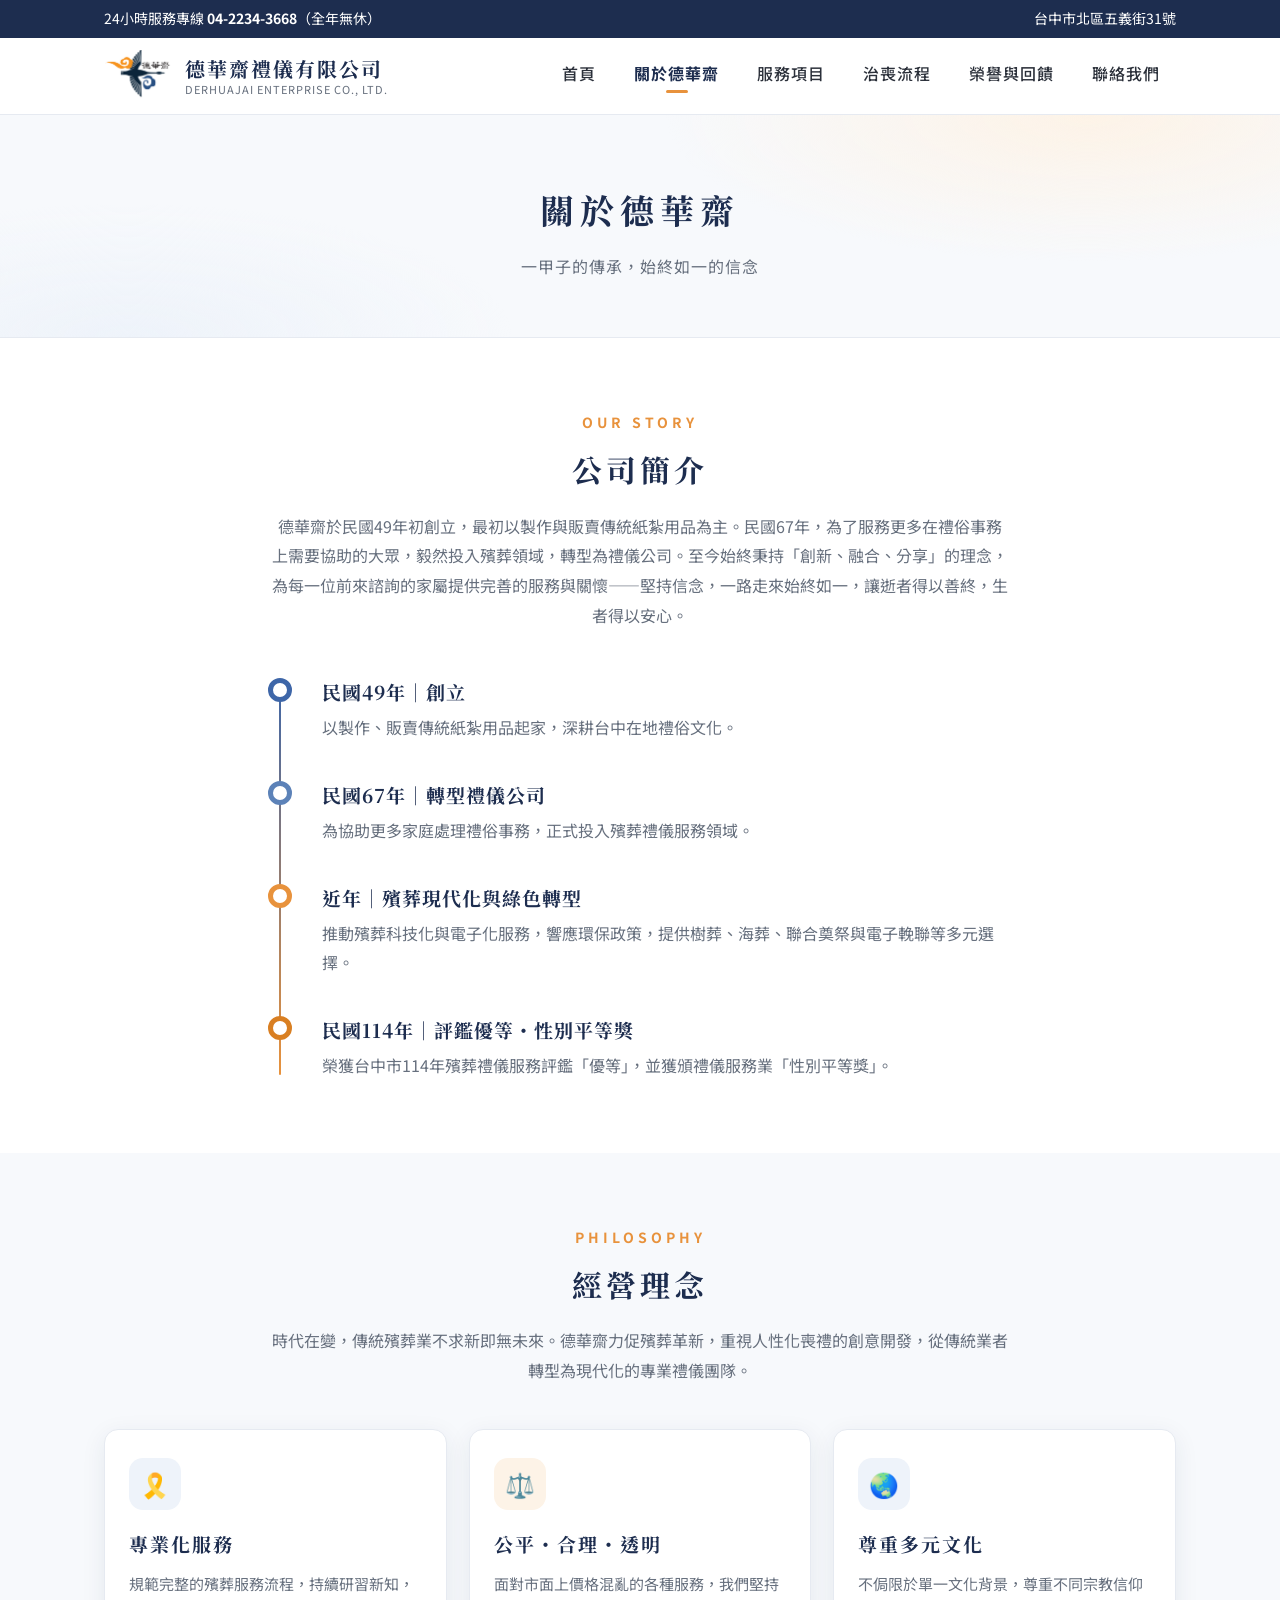
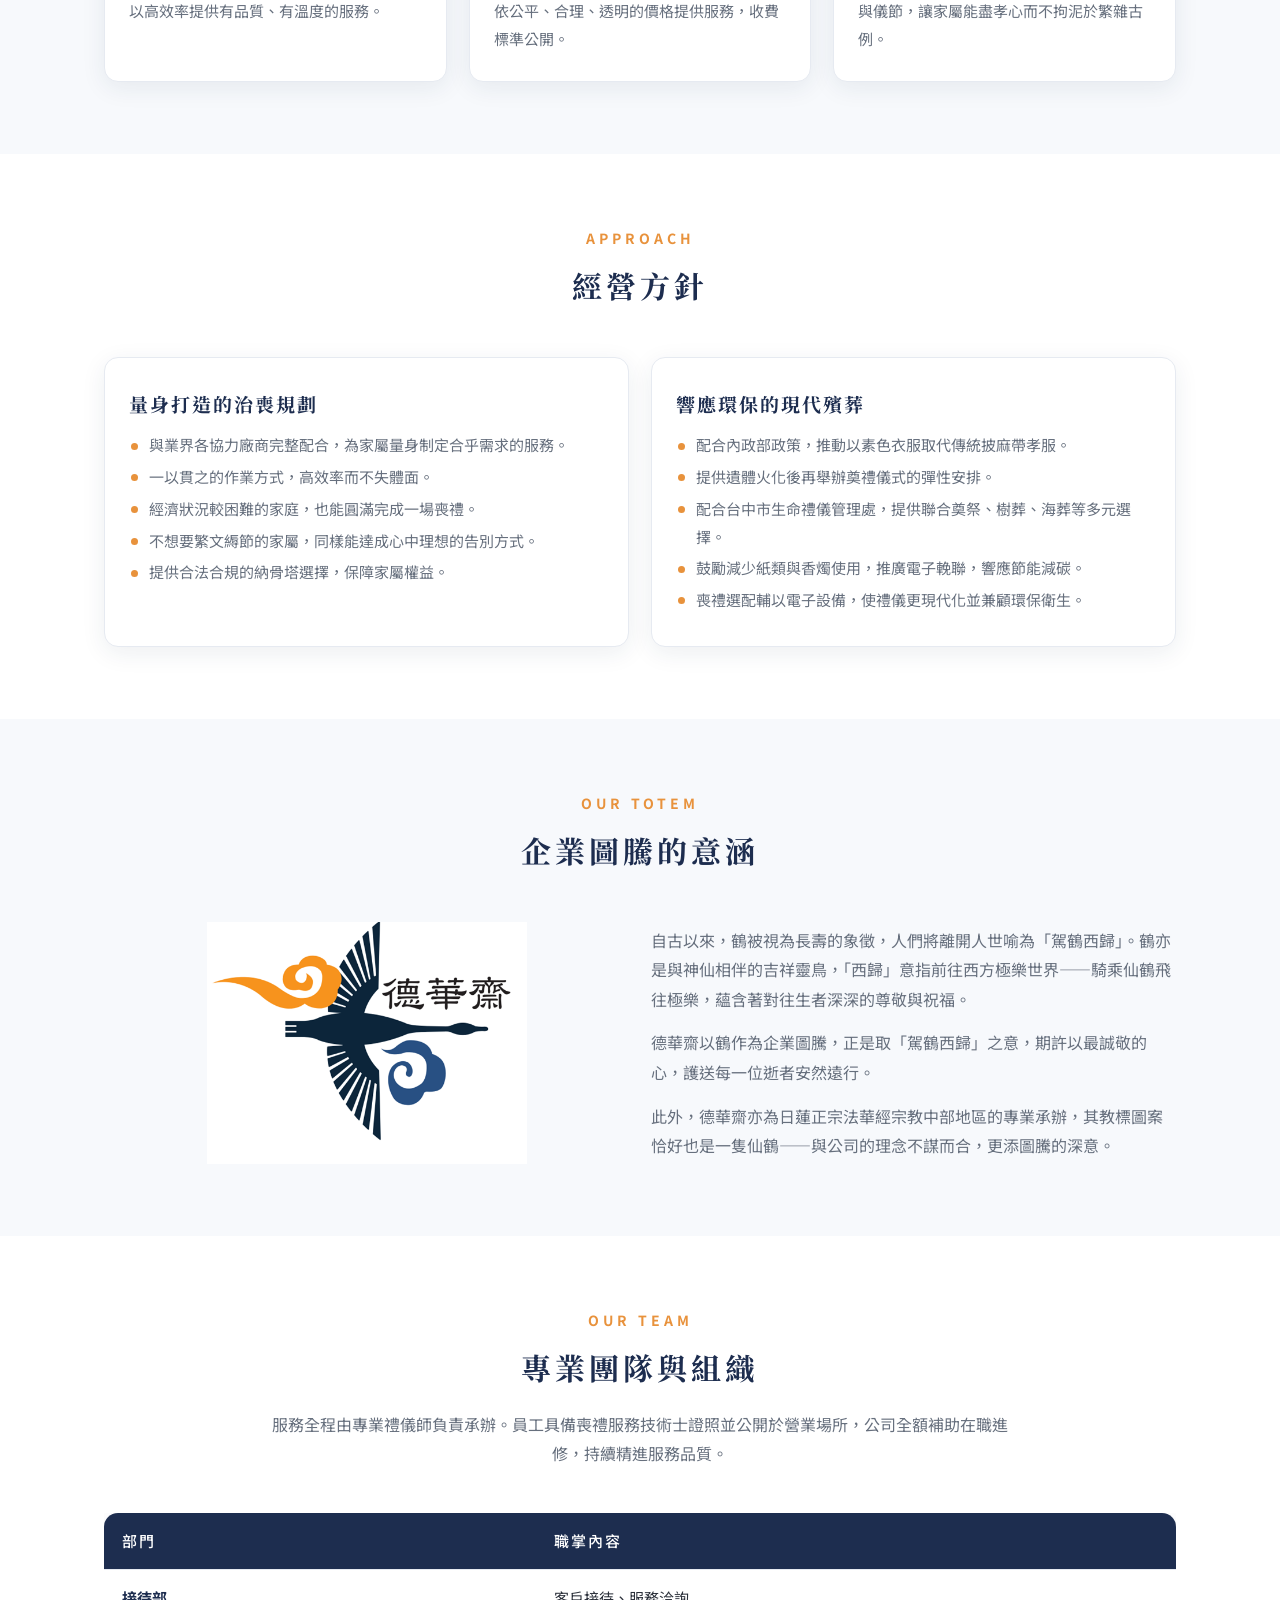
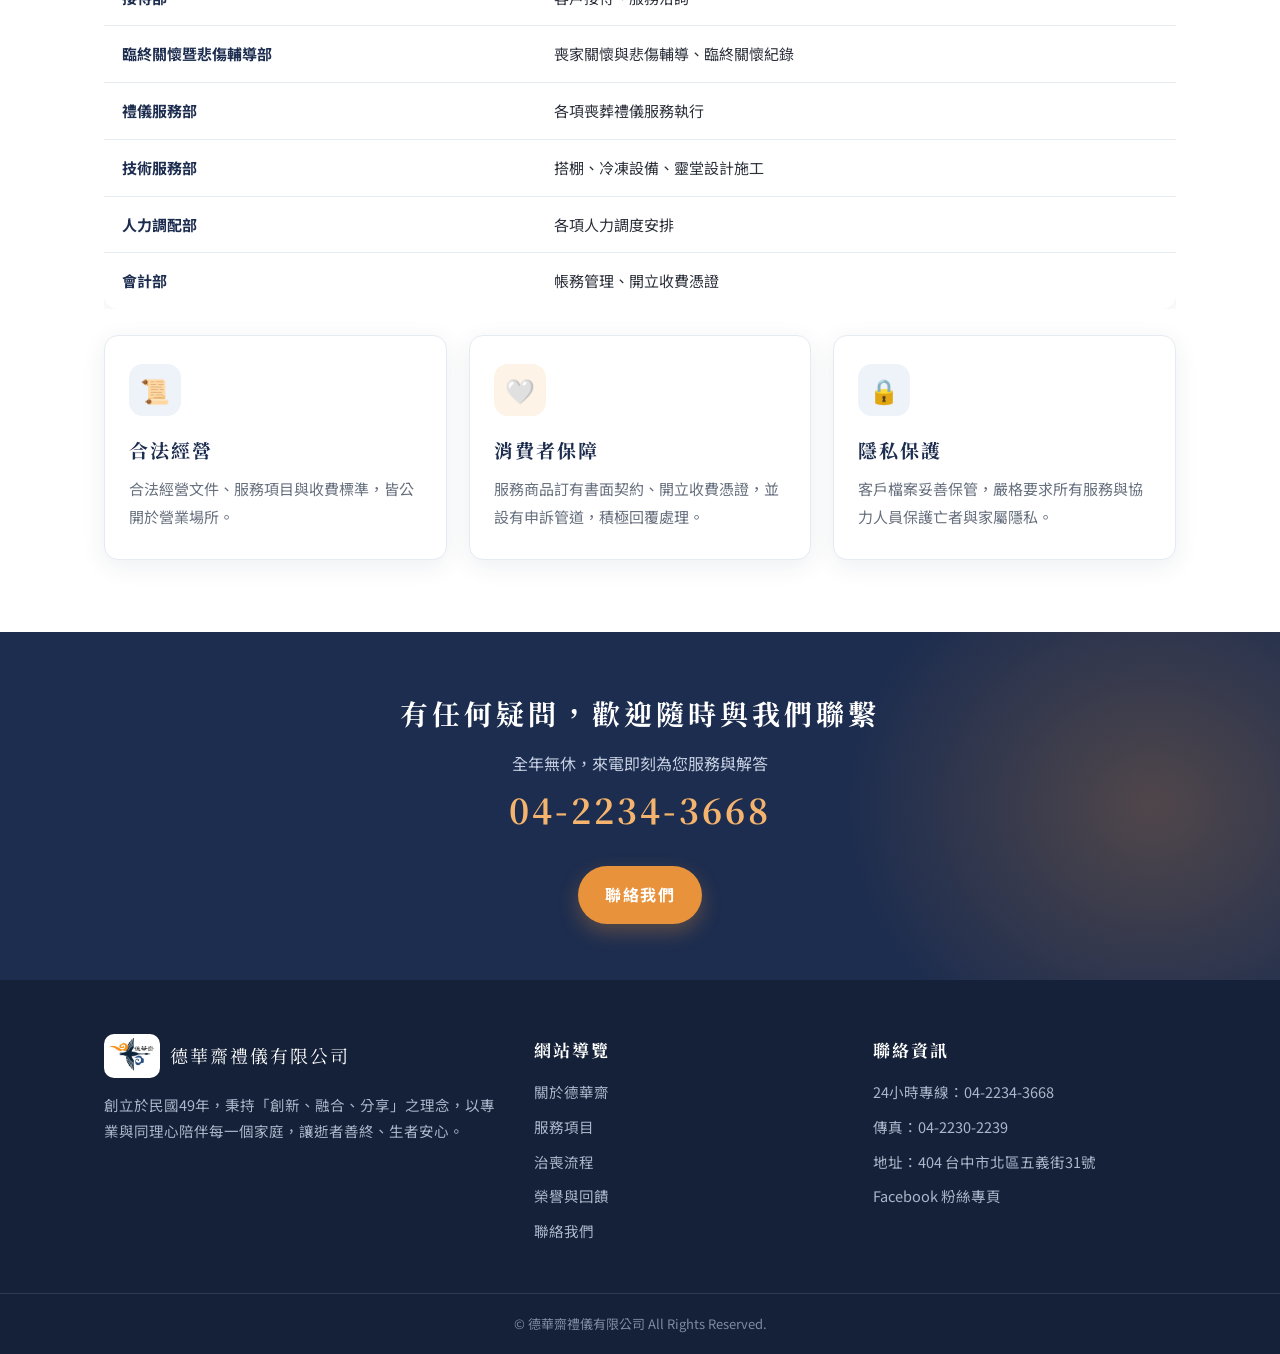
==== about.html @ 5ced700e "德華齋禮儀有限公司形象網站 六頁靜態網站：首頁、關於德華齋、服務項目、治喪流程、榮譽與回饋、聯絡我們  Co-Authored-By: Claude Fable 5 <noreply@anthropi" ====
<!DOCTYPE html>
<html lang="zh-Hant-TW">
<head>
<meta charset="UTF-8">
<meta name="viewport" content="width=device-width, initial-scale=1.0">
<title>關於德華齋｜德華齋禮儀有限公司</title>
<meta name="description" content="德華齋創立於民國49年，從傳統紙紮工藝起家，民國67年轉型投入殯葬禮儀服務。認識我們的沿革、理念、企業圖騰與專業團隊。">
<link rel="icon" type="image/png" href="assets/logo.png">
<link rel="preconnect" href="https://fonts.googleapis.com">
<link rel="preconnect" href="https://fonts.gstatic.com" crossorigin>
<link href="https://fonts.googleapis.com/css2?family=Noto+Sans+TC:wght@400;500;700&family=Noto+Serif+TC:wght@600;700;900&display=swap" rel="stylesheet">
<link rel="stylesheet" href="assets/style.css">
</head>
<body>

<div class="topbar">
  <div class="container">
    <div>24小時服務專線 <strong><a href="tel:+886422343668">04-2234-3668</a></strong>（全年無休）</div>
    <div>台中市北區五義街31號</div>
  </div>
</div>

<header class="site-header">
  <div class="container">
    <a class="brand" href="index.html">
      <img src="assets/logo.png" alt="德華齋禮儀有限公司標誌">
      <span class="name">德華齋禮儀有限公司<small>DERHUAJAI ENTERPRISE CO., LTD.</small></span>
    </a>
    <button class="nav-toggle" aria-label="開啟選單">☰</button>
    <nav class="main-nav">
      <ul>
        <li><a href="index.html">首頁</a></li>
        <li><a href="about.html" class="active">關於德華齋</a></li>
        <li><a href="services.html">服務項目</a></li>
        <li><a href="process.html">治喪流程</a></li>
        <li><a href="community.html">榮譽與回饋</a></li>
        <li><a href="contact.html">聯絡我們</a></li>
      </ul>
    </nav>
  </div>
</header>

<section class="page-hero">
  <h1>關於德華齋</h1>
  <p>一甲子的傳承，始終如一的信念</p>
</section>

<section class="section">
  <div class="container">
    <div class="section-head">
      <div class="kicker">OUR STORY</div>
      <h2>公司簡介</h2>
      <p class="lead">德華齋於民國49年初創立，最初以製作與販賣傳統紙紮用品為主。民國67年，為了服務更多在禮俗事務上需要協助的大眾，毅然投入殯葬領域，轉型為禮儀公司。至今始終秉持「創新、融合、分享」的理念，為每一位前來諮詢的家屬提供完善的服務與關懷——堅持信念，一路走來始終如一，讓逝者得以善終，生者得以安心。</p>
    </div>
    <div class="timeline">
      <div class="t-item">
        <div class="t-dot"></div>
        <div class="t-year">民國49年｜創立</div>
        <div class="t-body">以製作、販賣傳統紙紮用品起家，深耕台中在地禮俗文化。</div>
      </div>
      <div class="t-item">
        <div class="t-dot"></div>
        <div class="t-year">民國67年｜轉型禮儀公司</div>
        <div class="t-body">為協助更多家庭處理禮俗事務，正式投入殯葬禮儀服務領域。</div>
      </div>
      <div class="t-item">
        <div class="t-dot"></div>
        <div class="t-year">近年｜殯葬現代化與綠色轉型</div>
        <div class="t-body">推動殯葬科技化與電子化服務，響應環保政策，提供樹葬、海葬、聯合奠祭與電子輓聯等多元選擇。</div>
      </div>
      <div class="t-item">
        <div class="t-dot"></div>
        <div class="t-year">民國114年｜評鑑優等・性別平等獎</div>
        <div class="t-body">榮獲台中市114年殯葬禮儀服務評鑑「優等」，並獲頒禮儀服務業「性別平等獎」。</div>
      </div>
    </div>
  </div>
</section>

<section class="section soft">
  <div class="container">
    <div class="section-head">
      <div class="kicker">PHILOSOPHY</div>
      <h2>經營理念</h2>
      <p class="lead">時代在變，傳統殯葬業不求新即無未來。德華齋力促殯葬革新，重視人性化喪禮的創意開發，從傳統業者轉型為現代化的專業禮儀團隊。</p>
    </div>
    <div class="grid cols-3">
      <div class="card">
        <div class="icon">🎗️</div>
        <h3>專業化服務</h3>
        <p>規範完整的殯葬服務流程，持續研習新知，以高效率提供有品質、有溫度的服務。</p>
      </div>
      <div class="card alt">
        <div class="icon">⚖️</div>
        <h3>公平・合理・透明</h3>
        <p>面對市面上價格混亂的各種服務，我們堅持依公平、合理、透明的價格提供服務，收費標準公開。</p>
      </div>
      <div class="card">
        <div class="icon">🌏</div>
        <h3>尊重多元文化</h3>
        <p>不侷限於單一文化背景，尊重不同宗教信仰與儀節，讓家屬能盡孝心而不拘泥於繁雜古例。</p>
      </div>
    </div>
  </div>
</section>

<section class="section">
  <div class="container">
    <div class="section-head">
      <div class="kicker">APPROACH</div>
      <h2>經營方針</h2>
    </div>
    <div class="grid cols-2">
      <div class="card">
        <h3>量身打造的治喪規劃</h3>
        <ul>
          <li>與業界各協力廠商完整配合，為家屬量身制定合乎需求的服務。</li>
          <li>一以貫之的作業方式，高效率而不失體面。</li>
          <li>經濟狀況較困難的家庭，也能圓滿完成一場喪禮。</li>
          <li>不想要繁文縟節的家屬，同樣能達成心中理想的告別方式。</li>
          <li>提供合法合規的納骨塔選擇，保障家屬權益。</li>
        </ul>
      </div>
      <div class="card alt">
        <h3>響應環保的現代殯葬</h3>
        <ul>
          <li>配合內政部政策，推動以素色衣服取代傳統披麻帶孝服。</li>
          <li>提供遺體火化後再舉辦奠禮儀式的彈性安排。</li>
          <li>配合台中市生命禮儀管理處，提供聯合奠祭、樹葬、海葬等多元選擇。</li>
          <li>鼓勵減少紙類與香燭使用，推廣電子輓聯，響應節能減碳。</li>
          <li>喪禮選配輔以電子設備，使禮儀更現代化並兼顧環保衛生。</li>
        </ul>
      </div>
    </div>
  </div>
</section>

<section class="section soft">
  <div class="container">
    <div class="section-head">
      <div class="kicker">OUR TOTEM</div>
      <h2>企業圖騰的意涵</h2>
    </div>
    <div class="grid cols-2" style="align-items:center;">
      <div style="text-align:center;">
        <img src="assets/logo.png" alt="德華齋企業圖騰－仙鶴與祥雲" style="max-width:320px; margin:0 auto;">
      </div>
      <div>
        <p style="color:var(--muted); margin-bottom:14px;">自古以來，鶴被視為長壽的象徵，人們將離開人世喻為「駕鶴西歸」。鶴亦是與神仙相伴的吉祥靈鳥，「西歸」意指前往西方極樂世界——騎乘仙鶴飛往極樂，蘊含著對往生者深深的尊敬與祝福。</p>
        <p style="color:var(--muted); margin-bottom:14px;">德華齋以鶴作為企業圖騰，正是取「駕鶴西歸」之意，期許以最誠敬的心，護送每一位逝者安然遠行。</p>
        <p style="color:var(--muted);">此外，德華齋亦為日蓮正宗法華經宗教中部地區的專業承辦，其教標圖案恰好也是一隻仙鶴——與公司的理念不謀而合，更添圖騰的深意。</p>
      </div>
    </div>
  </div>
</section>

<section class="section">
  <div class="container">
    <div class="section-head">
      <div class="kicker">OUR TEAM</div>
      <h2>專業團隊與組織</h2>
      <p class="lead">服務全程由專業禮儀師負責承辦。員工具備喪禮服務技術士證照並公開於營業場所，公司全額補助在職進修，持續精進服務品質。</p>
    </div>
    <div class="table-wrap">
      <table class="nice">
        <thead>
          <tr><th>部門</th><th>職掌內容</th></tr>
        </thead>
        <tbody>
          <tr><td>接待部</td><td>客戶接待、服務洽詢</td></tr>
          <tr><td>臨終關懷暨悲傷輔導部</td><td>喪家關懷與悲傷輔導、臨終關懷紀錄</td></tr>
          <tr><td>禮儀服務部</td><td>各項喪葬禮儀服務執行</td></tr>
          <tr><td>技術服務部</td><td>搭棚、冷凍設備、靈堂設計施工</td></tr>
          <tr><td>人力調配部</td><td>各項人力調度安排</td></tr>
          <tr><td>會計部</td><td>帳務管理、開立收費憑證</td></tr>
        </tbody>
      </table>
    </div>
    <div class="grid cols-3" style="margin-top:26px;">
      <div class="card">
        <div class="icon">📜</div>
        <h3>合法經營</h3>
        <p>合法經營文件、服務項目與收費標準，皆公開於營業場所。</p>
      </div>
      <div class="card alt">
        <div class="icon">🤍</div>
        <h3>消費者保障</h3>
        <p>服務商品訂有書面契約、開立收費憑證，並設有申訴管道，積極回覆處理。</p>
      </div>
      <div class="card">
        <div class="icon">🔒</div>
        <h3>隱私保護</h3>
        <p>客戶檔案妥善保管，嚴格要求所有服務與協力人員保護亡者與家屬隱私。</p>
      </div>
    </div>
  </div>
</section>

<section class="cta-band">
  <div class="container">
    <h2>有任何疑問，歡迎隨時與我們聯繫</h2>
    <p>全年無休，來電即刻為您服務與解答</p>
    <div class="phone">04-2234-3668</div>
    <a class="btn btn-orange" href="contact.html">聯絡我們</a>
  </div>
</section>

<footer class="site-footer">
  <div class="container footer-grid">
    <div>
      <div class="f-brand">
        <img src="assets/logo.png" alt="德華齋標誌">
        <span class="n">德華齋禮儀有限公司</span>
      </div>
      <p>創立於民國49年，秉持「創新、融合、分享」之理念，以專業與同理心陪伴每一個家庭，讓逝者善終、生者安心。</p>
    </div>
    <div>
      <h4>網站導覽</h4>
      <ul>
        <li><a href="about.html">關於德華齋</a></li>
        <li><a href="services.html">服務項目</a></li>
        <li><a href="process.html">治喪流程</a></li>
        <li><a href="community.html">榮譽與回饋</a></li>
        <li><a href="contact.html">聯絡我們</a></li>
      </ul>
    </div>
    <div>
      <h4>聯絡資訊</h4>
      <ul>
        <li>24小時專線：<a href="tel:+886422343668">04-2234-3668</a></li>
        <li>傳真：04-2230-2239</li>
        <li>地址：404 台中市北區五義街31號</li>
        <li><a href="https://www.facebook.com/profile.php?id=100064996564223" target="_blank" rel="noopener">Facebook 粉絲專頁</a></li>
      </ul>
    </div>
  </div>
  <div class="footer-bottom">© 德華齋禮儀有限公司 All Rights Reserved.</div>
</footer>

<script src="assets/main.js"></script>
</body>
</html>
---- assets/style.css ----
/* ==========================================================
   德華齋禮儀有限公司 — 網站樣式
   白底為主，取 logo 深藍 / 祥雲橘 / 祥雲藍 為輔色
   ========================================================== */

:root {
  --navy: #1d2d4f;
  --navy-deep: #142138;
  --blue: #3e66a8;
  --blue-soft: #eef3fa;
  --orange: #e8923c;
  --orange-soft: #fdf3e7;
  --ink: #2b303a;
  --muted: #67707e;
  --line: #e6eaf1;
  --bg: #ffffff;
  --bg-soft: #f7f9fc;
  --radius: 14px;
  --shadow: 0 6px 24px rgba(29, 45, 79, 0.08);
  --font-serif: "Noto Serif TC", "PMingLiU", serif;
  --font-sans: "Noto Sans TC", "Microsoft JhengHei", sans-serif;
}

* { margin: 0; padding: 0; box-sizing: border-box; }

html { scroll-behavior: smooth; }

body {
  font-family: var(--font-sans);
  color: var(--ink);
  background: var(--bg);
  line-height: 1.85;
  font-size: 16px;
}

img { max-width: 100%; display: block; }

a { color: var(--blue); text-decoration: none; }
a:hover { opacity: 0.85; }

.container {
  max-width: 1120px;
  margin: 0 auto;
  padding: 0 24px;
}

/* ---------- 頂部資訊列 ---------- */
.topbar {
  background: var(--navy);
  color: #fff;
  font-size: 14px;
}
.topbar .container {
  display: flex;
  justify-content: space-between;
  align-items: center;
  min-height: 38px;
  gap: 12px;
  flex-wrap: wrap;
}
.topbar a { color: #fff; }
.topbar .hotline strong { color: #f5b46e; letter-spacing: 0.5px; }

/* ---------- 導覽列 ---------- */
.site-header {
  position: sticky;
  top: 0;
  z-index: 100;
  background: rgba(255, 255, 255, 0.96);
  backdrop-filter: blur(8px);
  border-bottom: 1px solid var(--line);
}
.site-header .container {
  display: flex;
  align-items: center;
  justify-content: space-between;
  min-height: 76px;
  gap: 16px;
}
.brand {
  display: flex;
  align-items: center;
  gap: 12px;
  color: var(--navy);
}
.brand img { height: 52px; width: auto; }
.brand .name {
  font-family: var(--font-serif);
  font-weight: 700;
  font-size: 20px;
  letter-spacing: 2px;
  line-height: 1.3;
}
.brand .name small {
  display: block;
  font-family: var(--font-sans);
  font-size: 11px;
  font-weight: 400;
  color: var(--muted);
  letter-spacing: 1px;
}
.main-nav ul {
  display: flex;
  list-style: none;
  gap: 6px;
}
.main-nav a {
  display: block;
  padding: 10px 16px;
  color: var(--ink);
  font-weight: 500;
  border-radius: 8px;
  letter-spacing: 1px;
}
.main-nav a:hover { background: var(--blue-soft); color: var(--navy); opacity: 1; }
.main-nav a.active { color: var(--navy); font-weight: 700; }
.main-nav a.active::after {
  content: "";
  display: block;
  margin: 2px auto 0;
  width: 22px;
  height: 3px;
  border-radius: 2px;
  background: var(--orange);
}
.nav-toggle {
  display: none;
  background: none;
  border: 1px solid var(--line);
  border-radius: 8px;
  padding: 8px 12px;
  font-size: 20px;
  color: var(--navy);
  cursor: pointer;
}

/* ---------- 頁首橫幅（內頁） ---------- */
.page-hero {
  background:
    radial-gradient(ellipse 60% 120% at 85% 0%, var(--orange-soft) 0%, transparent 55%),
    radial-gradient(ellipse 50% 100% at 10% 100%, var(--blue-soft) 0%, transparent 60%),
    var(--bg-soft);
  border-bottom: 1px solid var(--line);
  padding: 64px 0 56px;
  text-align: center;
}
.page-hero h1 {
  font-family: var(--font-serif);
  font-size: 34px;
  color: var(--navy);
  letter-spacing: 6px;
}
.page-hero p {
  margin-top: 10px;
  color: var(--muted);
  letter-spacing: 1px;
}

/* ---------- 首頁主視覺 ---------- */
.hero {
  position: relative;
  overflow: hidden;
  background:
    radial-gradient(ellipse 55% 90% at 88% 10%, var(--orange-soft) 0%, transparent 60%),
    radial-gradient(ellipse 55% 90% at 8% 90%, var(--blue-soft) 0%, transparent 60%),
    linear-gradient(180deg, #ffffff 0%, #fbfcfe 100%);
  border-bottom: 1px solid var(--line);
}
.hero .container {
  display: grid;
  grid-template-columns: 1.15fr 0.85fr;
  align-items: center;
  gap: 40px;
  padding-top: 72px;
  padding-bottom: 72px;
}
.hero-text .eyebrow {
  display: inline-block;
  background: var(--orange-soft);
  color: #b96d1d;
  border: 1px solid #f3d9b8;
  padding: 4px 14px;
  border-radius: 999px;
  font-size: 13px;
  letter-spacing: 2px;
  margin-bottom: 18px;
}
.hero-text h1 {
  font-family: var(--font-serif);
  font-size: 44px;
  line-height: 1.35;
  color: var(--navy);
  letter-spacing: 4px;
}
.hero-text h1 .accent { color: var(--orange); }
.hero-text .sub {
  margin-top: 18px;
  font-size: 17px;
  color: var(--muted);
  max-width: 30em;
}
.hero-actions { margin-top: 30px; display: flex; gap: 14px; flex-wrap: wrap; }
.hero-figure { text-align: center; }
.hero-figure img {
  max-width: 360px;
  margin: 0 auto;
  filter: drop-shadow(0 14px 30px rgba(29, 45, 79, 0.16));
}
.hero-figure .motto {
  margin-top: 16px;
  font-family: var(--font-serif);
  color: var(--muted);
  letter-spacing: 4px;
  font-size: 14px;
}

/* ---------- 按鈕 ---------- */
.btn {
  display: inline-flex;
  align-items: center;
  gap: 8px;
  padding: 13px 26px;
  border-radius: 999px;
  font-weight: 700;
  letter-spacing: 1.5px;
  border: 1.5px solid transparent;
  transition: transform 0.15s ease, box-shadow 0.15s ease;
}
.btn:hover { transform: translateY(-2px); opacity: 1; }
.btn-primary {
  background: var(--navy);
  color: #fff;
  box-shadow: 0 8px 20px rgba(29, 45, 79, 0.25);
}
.btn-primary:hover { background: var(--navy-deep); color: #fff; }
.btn-outline {
  border-color: var(--navy);
  color: var(--navy);
  background: #fff;
}
.btn-orange {
  background: var(--orange);
  color: #fff;
  box-shadow: 0 8px 20px rgba(232, 146, 60, 0.3);
}
.btn-orange:hover { color: #fff; }

/* ---------- 區塊通用 ---------- */
.section { padding: 72px 0; }
.section.soft { background: var(--bg-soft); }
.section-head { text-align: center; margin-bottom: 44px; }
.section-head .kicker {
  color: var(--orange);
  font-size: 14px;
  letter-spacing: 4px;
  font-weight: 700;
}
.section-head h2 {
  font-family: var(--font-serif);
  font-size: 30px;
  color: var(--navy);
  letter-spacing: 4px;
  margin-top: 6px;
}
.section-head p.lead {
  max-width: 46em;
  margin: 14px auto 0;
  color: var(--muted);
}

/* ---------- 卡片 ---------- */
.grid { display: grid; gap: 22px; }
.grid.cols-3 { grid-template-columns: repeat(3, 1fr); }
.grid.cols-4 { grid-template-columns: repeat(4, 1fr); }
.grid.cols-2 { grid-template-columns: repeat(2, 1fr); }

.card {
  background: #fff;
  border: 1px solid var(--line);
  border-radius: var(--radius);
  padding: 28px 24px;
  box-shadow: var(--shadow);
}
.card .icon {
  width: 52px;
  height: 52px;
  border-radius: 14px;
  display: flex;
  align-items: center;
  justify-content: center;
  font-size: 24px;
  background: var(--blue-soft);
  margin-bottom: 16px;
}
.card.alt .icon { background: var(--orange-soft); }
.card h3 {
  font-family: var(--font-serif);
  font-size: 19px;
  color: var(--navy);
  letter-spacing: 2px;
  margin-bottom: 8px;
}
.card p { color: var(--muted); font-size: 15px; }
.card ul { margin: 10px 0 0 2px; list-style: none; }
.card ul li {
  position: relative;
  padding-left: 18px;
  color: var(--muted);
  font-size: 15px;
  margin-bottom: 4px;
}
.card ul li::before {
  content: "";
  position: absolute;
  left: 0;
  top: 0.75em;
  width: 7px;
  height: 7px;
  border-radius: 50%;
  background: var(--orange);
}

/* ---------- 數字帶 ---------- */
.stats {
  display: grid;
  grid-template-columns: repeat(4, 1fr);
  gap: 18px;
  text-align: center;
}
.stats .stat {
  padding: 26px 10px;
  border-radius: var(--radius);
  background: #fff;
  border: 1px solid var(--line);
  box-shadow: var(--shadow);
}
.stats .num {
  font-family: var(--font-serif);
  font-size: 30px;
  font-weight: 700;
  color: var(--navy);
}
.stats .num span { color: var(--orange); }
.stats .label { color: var(--muted); font-size: 14px; letter-spacing: 1px; margin-top: 4px; }

/* ---------- 時間軸（沿革） ---------- */
.timeline { position: relative; margin: 0 auto; max-width: 760px; }
.timeline::before {
  content: "";
  position: absolute;
  left: 19px;
  top: 6px;
  bottom: 6px;
  width: 2px;
  background: linear-gradient(var(--blue), var(--orange));
  border-radius: 2px;
}
.timeline .t-item {
  position: relative;
  padding: 0 0 34px 62px;
}
.timeline .t-item:last-child { padding-bottom: 0; }
.timeline .t-dot {
  position: absolute;
  left: 8px;
  top: 4px;
  width: 24px;
  height: 24px;
  border-radius: 50%;
  background: #fff;
  border: 5px solid var(--blue);
}
.timeline .t-item:nth-child(2) .t-dot { border-color: #5c82b8; }
.timeline .t-item:nth-child(3) .t-dot { border-color: var(--orange); }
.timeline .t-item:nth-child(4) .t-dot { border-color: #d97f22; }
.timeline .t-year {
  font-family: var(--font-serif);
  font-weight: 700;
  color: var(--navy);
  font-size: 19px;
  letter-spacing: 1px;
}
.timeline .t-body { color: var(--muted); margin-top: 4px; }

/* ---------- 表格 ---------- */
.table-wrap { overflow-x: auto; }
table.nice {
  width: 100%;
  border-collapse: collapse;
  background: #fff;
  border-radius: var(--radius);
  overflow: hidden;
  box-shadow: var(--shadow);
}
table.nice th, table.nice td {
  padding: 14px 18px;
  text-align: left;
  border-bottom: 1px solid var(--line);
  font-size: 15px;
}
table.nice th {
  background: var(--navy);
  color: #fff;
  letter-spacing: 2px;
  font-weight: 500;
}
table.nice tr:last-child td { border-bottom: none; }
table.nice td:first-child { font-weight: 700; color: var(--navy); white-space: nowrap; }

/* ---------- 服務流程（詳細清單頁） ---------- */
.service-stage {
  display: grid;
  grid-template-columns: 190px 1fr;
  gap: 26px;
  padding: 30px 0;
  border-bottom: 1px dashed var(--line);
}
.service-stage:last-child { border-bottom: none; }
.service-stage .stage-label { text-align: left; }
.service-stage .stage-no {
  font-family: var(--font-serif);
  font-size: 14px;
  color: var(--orange);
  letter-spacing: 3px;
  font-weight: 700;
}
.service-stage h3 {
  font-family: var(--font-serif);
  color: var(--navy);
  font-size: 22px;
  letter-spacing: 3px;
  margin-top: 2px;
}
.service-stage .stage-body p { color: var(--muted); margin-bottom: 8px; }
.service-stage .tags { display: flex; flex-wrap: wrap; gap: 8px; margin-top: 6px; }
.tag {
  background: var(--blue-soft);
  color: var(--navy);
  border: 1px solid #dbe6f5;
  border-radius: 999px;
  padding: 4px 14px;
  font-size: 13.5px;
  letter-spacing: 0.5px;
}
.tag.warm { background: var(--orange-soft); border-color: #f3d9b8; color: #a2601a; }

/* ---------- 流程圖 ---------- */
.flow-note {
  max-width: 46em;
  margin: 0 auto 36px;
  color: var(--muted);
  text-align: center;
}

/* 直式主流程 */
.flow-steps {
  max-width: 640px;
  margin: 0 auto;
  display: flex;
  flex-direction: column;
  align-items: stretch;
}
.flow-step {
  display: grid;
  grid-template-columns: 56px 1fr;
  gap: 18px;
  align-items: center;
  background: #fff;
  border: 1px solid var(--line);
  border-radius: var(--radius);
  box-shadow: var(--shadow);
  padding: 18px 22px;
}
.flow-step .no {
  width: 44px;
  height: 44px;
  border-radius: 50%;
  background: var(--navy);
  color: #fff;
  font-family: var(--font-serif);
  font-weight: 700;
  font-size: 18px;
  display: flex;
  align-items: center;
  justify-content: center;
}
.flow-step.warm .no { background: var(--orange); }
.flow-step h4 {
  font-family: var(--font-serif);
  font-size: 18px;
  color: var(--navy);
  letter-spacing: 2px;
}
.flow-step p { color: var(--muted); font-size: 14.5px; margin-top: 2px; }
.flow-arrow {
  align-self: center;
  color: var(--blue);
  font-size: 22px;
  line-height: 1;
  padding: 8px 0;
}

/* 分支流程圖 */
.branch-flow { max-width: 900px; margin: 0 auto; }
.flow-box {
  background: #fff;
  border: 1.5px solid var(--navy);
  border-radius: 12px;
  padding: 12px 18px;
  text-align: center;
  font-weight: 700;
  color: var(--navy);
  letter-spacing: 1px;
  box-shadow: var(--shadow);
}
.flow-box.start {
  background: var(--navy);
  color: #fff;
  font-family: var(--font-serif);
  font-size: 18px;
  letter-spacing: 3px;
}
.flow-box.end {
  background: var(--orange);
  border-color: var(--orange);
  color: #fff;
  font-family: var(--font-serif);
  font-size: 17px;
  letter-spacing: 2px;
}
.flow-box small {
  display: block;
  font-weight: 400;
  color: var(--muted);
  font-size: 13px;
  letter-spacing: 0;
}
.flow-box.start small, .flow-box.end small { color: rgba(255,255,255,0.85); }
.branch-cols {
  display: grid;
  grid-template-columns: 1fr 1fr;
  gap: 26px;
  margin: 0 auto;
}
.branch-col {
  border: 1.5px dashed #c9d5e8;
  border-radius: var(--radius);
  padding: 20px 18px;
  background: var(--bg-soft);
  display: flex;
  flex-direction: column;
}
.branch-col.warm { border-color: #edd3b0; }
.branch-col .branch-title {
  text-align: center;
  font-family: var(--font-serif);
  font-weight: 700;
  letter-spacing: 2px;
  color: var(--blue);
  margin-bottom: 14px;
}
.branch-col.warm .branch-title { color: #c0761f; }
.branch-col .flow-box { border-width: 1px; border-color: #b8c8e0; font-weight: 500; }
.branch-col.warm .flow-box { border-color: #e3c79d; }
.v-arrow {
  text-align: center;
  color: var(--blue);
  font-size: 20px;
  line-height: 1.2;
  padding: 6px 0;
}
.badge-note {
  display: inline-block;
  background: #fff;
  border: 1px solid var(--line);
  color: var(--muted);
  font-size: 12.5px;
  border-radius: 999px;
  padding: 2px 12px;
  margin: 4px auto;
}

/* ---------- 感謝狀相簿 ---------- */
.cert-grid { display: grid; grid-template-columns: repeat(2, 1fr); gap: 26px; }
.cert-card {
  background: #fff;
  border: 1px solid var(--line);
  border-radius: var(--radius);
  overflow: hidden;
  box-shadow: var(--shadow);
}
.cert-card figure img {
  width: 100%;
  height: 320px;
  object-fit: cover;
  background: var(--bg-soft);
}
.cert-card figcaption { padding: 18px 22px; }
.cert-card .cert-title {
  font-family: var(--font-serif);
  font-weight: 700;
  color: var(--navy);
  font-size: 17px;
  letter-spacing: 1px;
}
.cert-card .cert-meta { color: var(--muted); font-size: 14px; margin-top: 4px; }

/* ---------- 聯絡頁 ---------- */
.contact-grid {
  display: grid;
  grid-template-columns: 0.9fr 1.1fr;
  gap: 30px;
  align-items: stretch;
}
.contact-card {
  background: #fff;
  border: 1px solid var(--line);
  border-radius: var(--radius);
  padding: 34px 30px;
  box-shadow: var(--shadow);
}
.contact-card h3 {
  font-family: var(--font-serif);
  color: var(--navy);
  font-size: 21px;
  letter-spacing: 2px;
  margin-bottom: 18px;
}
.contact-list { list-style: none; }
.contact-list li {
  display: flex;
  gap: 14px;
  padding: 13px 0;
  border-bottom: 1px dashed var(--line);
  align-items: flex-start;
}
.contact-list li:last-child { border-bottom: none; }
.contact-list .ico {
  flex: 0 0 40px;
  height: 40px;
  border-radius: 10px;
  background: var(--blue-soft);
  display: flex;
  align-items: center;
  justify-content: center;
  font-size: 18px;
}
.contact-list .label { font-size: 13px; color: var(--muted); letter-spacing: 1px; }
.contact-list .value { font-weight: 700; color: var(--ink); font-size: 16.5px; }
.contact-list .value a { color: var(--navy); }
.map-frame {
  border: 1px solid var(--line);
  border-radius: var(--radius);
  overflow: hidden;
  box-shadow: var(--shadow);
  min-height: 420px;
}
.map-frame iframe { width: 100%; height: 100%; min-height: 420px; border: 0; }

/* ---------- CTA 帶 ---------- */
.cta-band {
  background:
    radial-gradient(ellipse 40% 130% at 90% 50%, rgba(232,146,60,0.25) 0%, transparent 60%),
    var(--navy);
  color: #fff;
  padding: 56px 0;
  text-align: center;
}
.cta-band h2 {
  font-family: var(--font-serif);
  font-size: 28px;
  letter-spacing: 4px;
}
.cta-band p { color: #c6d0e2; margin-top: 10px; }
.cta-band .btn { margin-top: 24px; }
.cta-band .phone {
  font-family: var(--font-serif);
  font-size: 34px;
  letter-spacing: 3px;
  color: #f5b46e;
  font-weight: 700;
}

/* ---------- 頁尾 ---------- */
.site-footer {
  background: var(--navy-deep);
  color: #aab6ca;
  padding: 54px 0 0;
  font-size: 14.5px;
}
.footer-grid {
  display: grid;
  grid-template-columns: 1.3fr 1fr 1fr;
  gap: 36px;
  padding-bottom: 40px;
}
.site-footer h4 {
  color: #fff;
  font-family: var(--font-serif);
  letter-spacing: 2px;
  font-size: 17px;
  margin-bottom: 14px;
}
.site-footer .f-brand {
  display: flex;
  align-items: center;
  gap: 10px;
  margin-bottom: 14px;
}
.site-footer .f-brand img {
  height: 44px;
  background: #fff;
  border-radius: 10px;
  padding: 4px;
}
.site-footer .f-brand .n {
  color: #fff;
  font-family: var(--font-serif);
  font-size: 18px;
  letter-spacing: 2px;
}
.site-footer ul { list-style: none; }
.site-footer ul li { margin-bottom: 8px; }
.site-footer a { color: #aab6ca; }
.site-footer a:hover { color: #fff; }
.footer-bottom {
  border-top: 1px solid rgba(255,255,255,0.12);
  padding: 18px 0;
  text-align: center;
  font-size: 13px;
  color: #7d8aa1;
}

/* ---------- 響應式 ---------- */
@media (max-width: 960px) {
  .hero .container { grid-template-columns: 1fr; text-align: center; padding-top: 52px; padding-bottom: 52px; }
  .hero-text h1 { font-size: 34px; }
  .hero-actions { justify-content: center; }
  .hero-figure img { max-width: 260px; }
  .grid.cols-3, .grid.cols-4 { grid-template-columns: repeat(2, 1fr); }
  .stats { grid-template-columns: repeat(2, 1fr); }
  .footer-grid { grid-template-columns: 1fr 1fr; }
  .contact-grid { grid-template-columns: 1fr; }
  .service-stage { grid-template-columns: 1fr; gap: 8px; padding: 24px 0; }
}

@media (max-width: 680px) {
  .main-nav {
    display: none;
    position: absolute;
    top: 100%;
    left: 0;
    right: 0;
    background: #fff;
    border-bottom: 1px solid var(--line);
    box-shadow: var(--shadow);
  }
  .main-nav.open { display: block; }
  .main-nav ul { flex-direction: column; padding: 10px 16px 16px; }
  .main-nav a { padding: 12px 10px; }
  .main-nav a.active::after { margin: 2px 0 0; }
  .nav-toggle { display: block; }
  .grid.cols-2, .grid.cols-3, .grid.cols-4 { grid-template-columns: 1fr; }
  .cert-grid { grid-template-columns: 1fr; }
  .branch-cols { grid-template-columns: 1fr; }
  .page-hero h1 { font-size: 27px; letter-spacing: 4px; }
  .section { padding: 52px 0; }
  .stats { grid-template-columns: 1fr 1fr; }
  .topbar .container { justify-content: center; }
  .brand .name { font-size: 17px; }
  .brand img { height: 42px; }
}
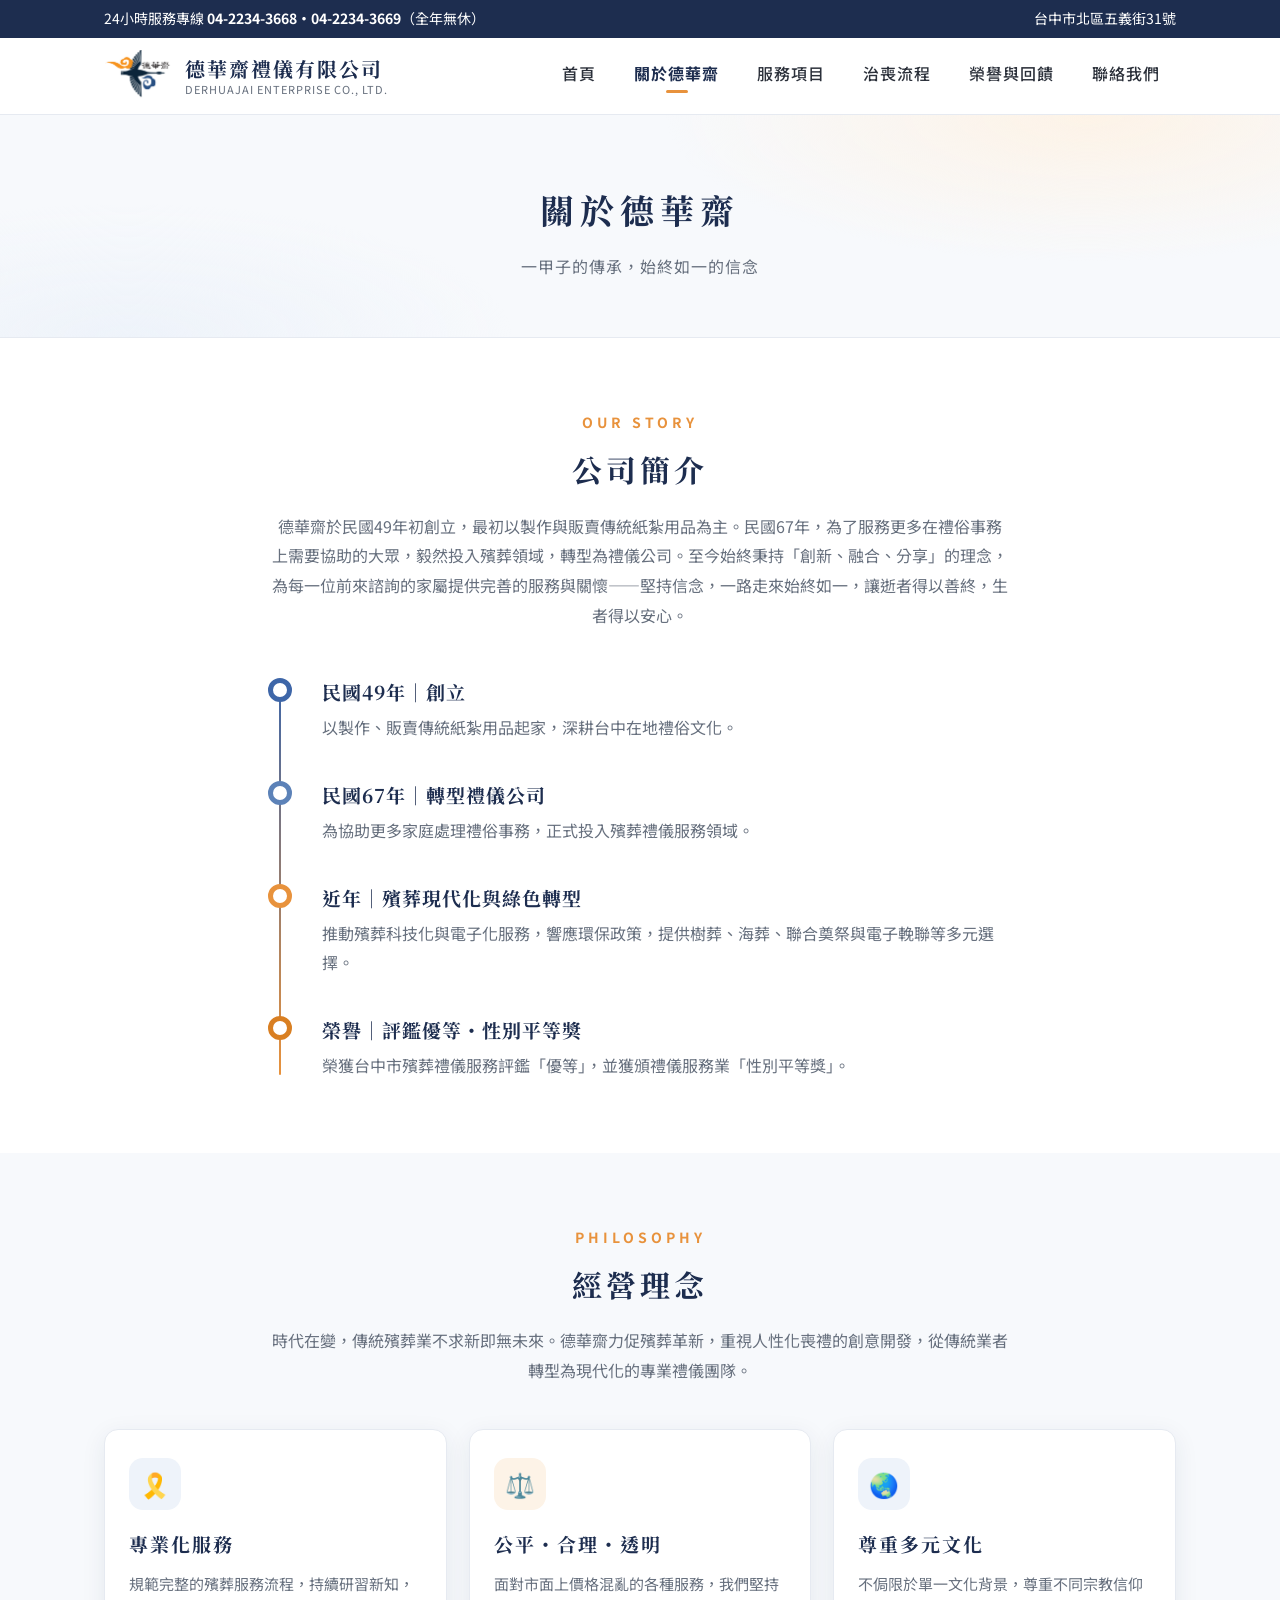
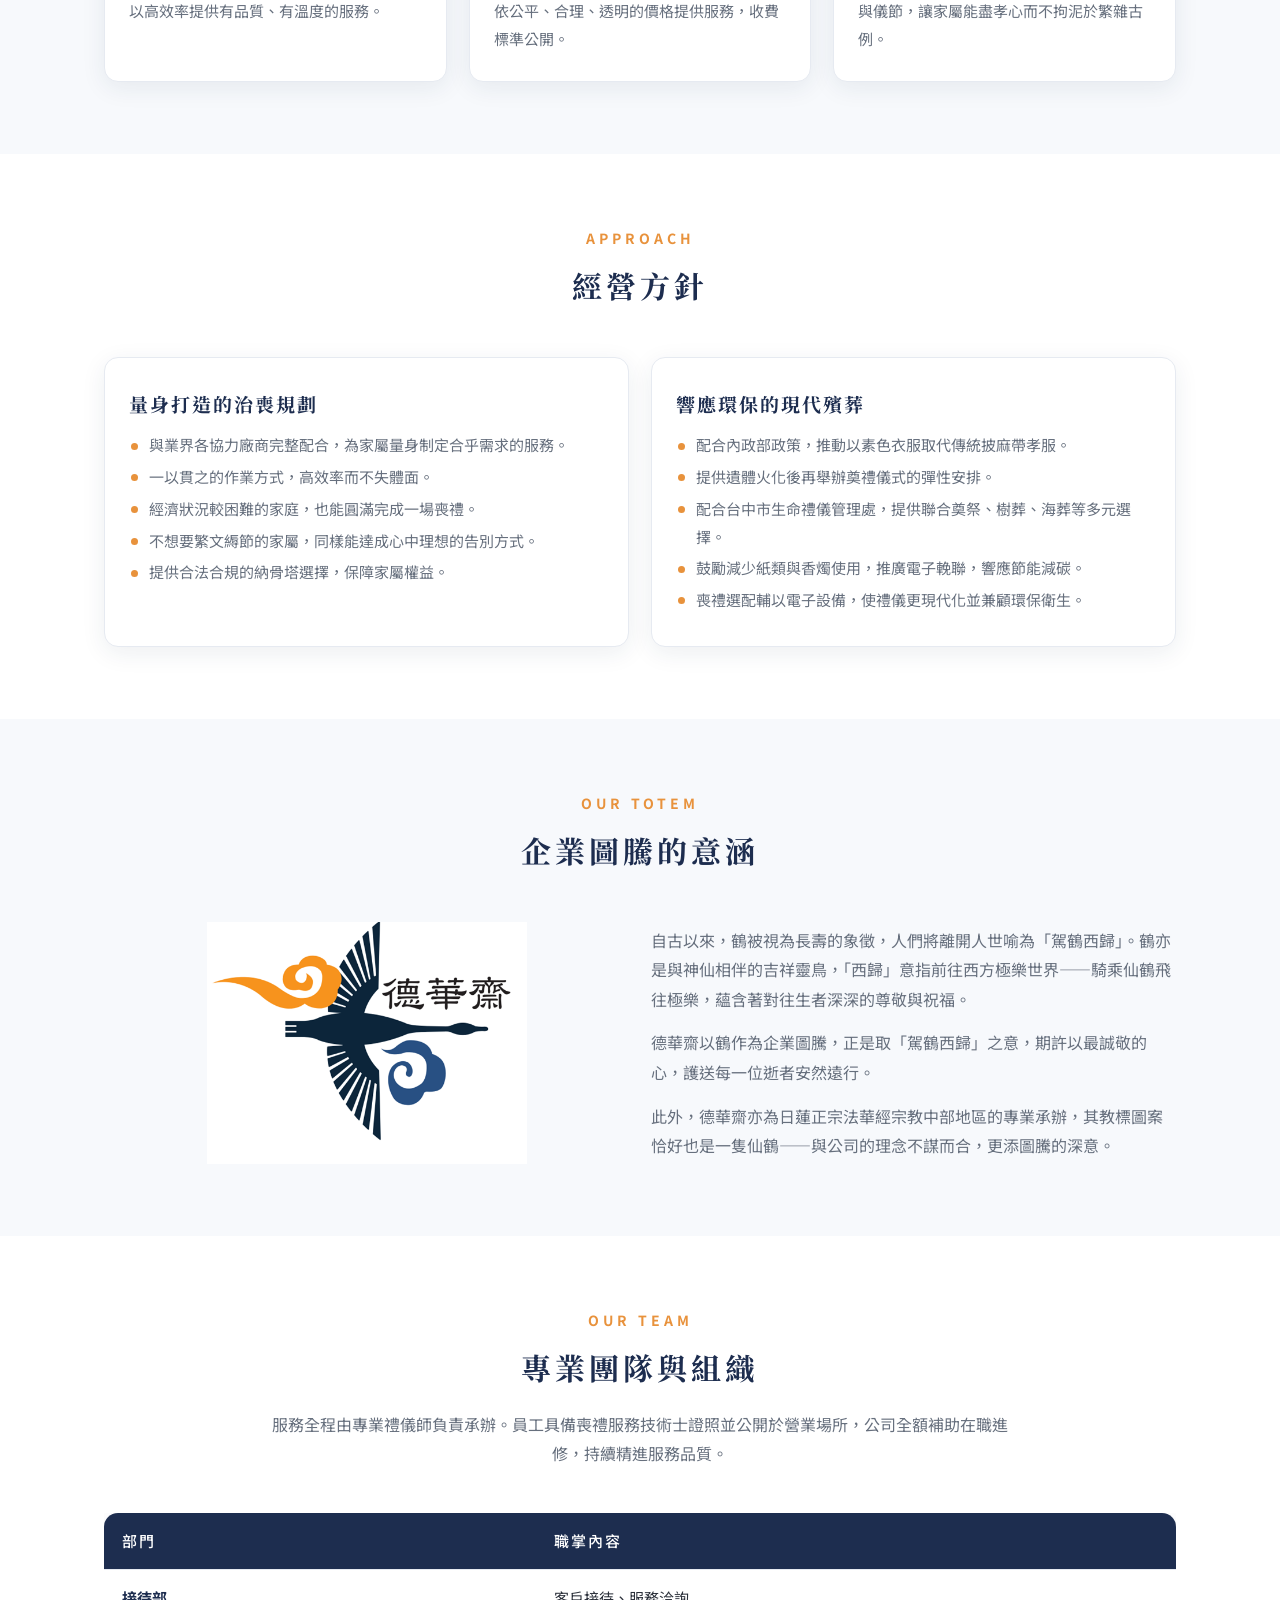
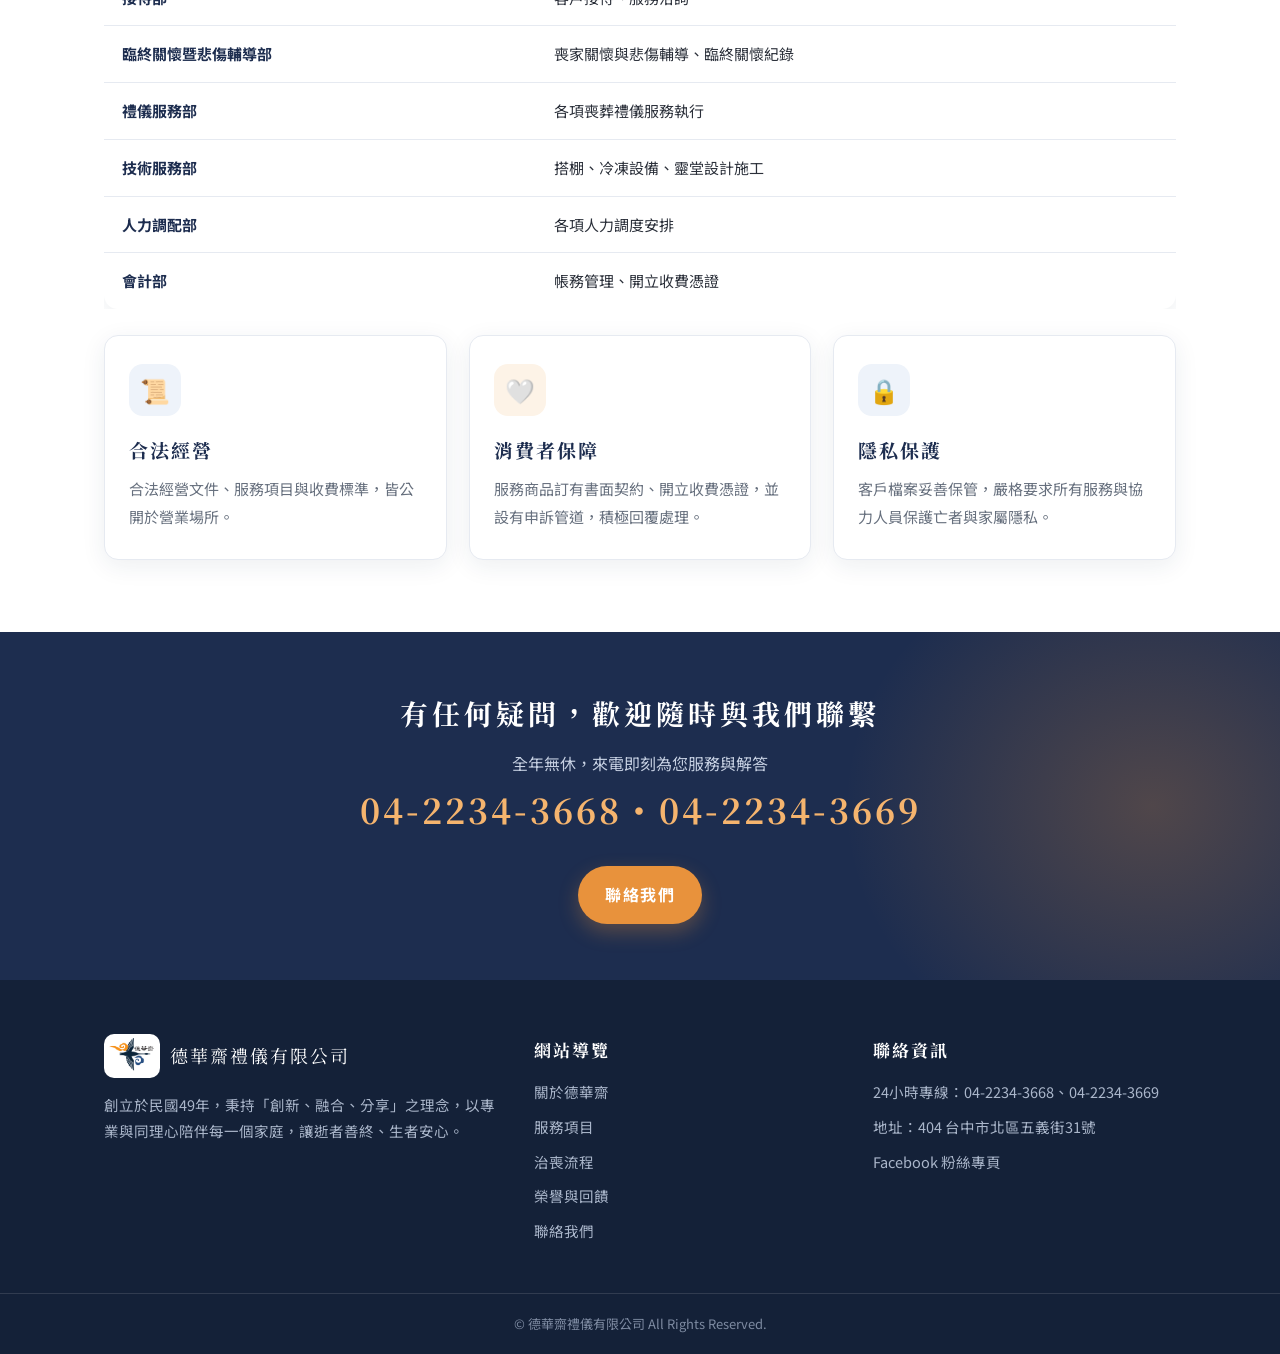
==== commit 7dde5807: "移除評鑑年份字樣、移除傳真、新增第二支24小時專線 04-2234-3669 Co-Authored-By: Claude Fable 5 <noreply@anthropic.com>" ====
--- a/about.html
+++ b/about.html
@@ -15,7 +15,7 @@
 
 <div class="topbar">
   <div class="container">
-    <div>24小時服務專線 <strong><a href="tel:+886422343668">04-2234-3668</a></strong>（全年無休）</div>
+    <div>24小時服務專線 <strong><a href="tel:+886422343668">04-2234-3668</a>・<a href="tel:+886422343669">04-2234-3669</a></strong>（全年無休）</div>
     <div>台中市北區五義街31號</div>
   </div>
 </div>
@@ -70,8 +70,8 @@
       </div>
       <div class="t-item">
         <div class="t-dot"></div>
-        <div class="t-year">民國114年｜評鑑優等・性別平等獎</div>
-        <div class="t-body">榮獲台中市114年殯葬禮儀服務評鑑「優等」，並獲頒禮儀服務業「性別平等獎」。</div>
+        <div class="t-year">榮譽｜評鑑優等・性別平等獎</div>
+        <div class="t-body">榮獲台中市殯葬禮儀服務評鑑「優等」，並獲頒禮儀服務業「性別平等獎」。</div>
       </div>
     </div>
   </div>
@@ -200,7 +200,7 @@
   <div class="container">
     <h2>有任何疑問，歡迎隨時與我們聯繫</h2>
     <p>全年無休，來電即刻為您服務與解答</p>
-    <div class="phone">04-2234-3668</div>
+    <div class="phone">04-2234-3668・04-2234-3669</div>
     <a class="btn btn-orange" href="contact.html">聯絡我們</a>
   </div>
 </section>
@@ -227,8 +227,7 @@
     <div>
       <h4>聯絡資訊</h4>
       <ul>
-        <li>24小時專線：<a href="tel:+886422343668">04-2234-3668</a></li>
-        <li>傳真：04-2230-2239</li>
+        <li>24小時專線：<a href="tel:+886422343668">04-2234-3668</a>、<a href="tel:+886422343669">04-2234-3669</a></li>
         <li>地址：404 台中市北區五義街31號</li>
         <li><a href="https://www.facebook.com/profile.php?id=100064996564223" target="_blank" rel="noopener">Facebook 粉絲專頁</a></li>
       </ul>
